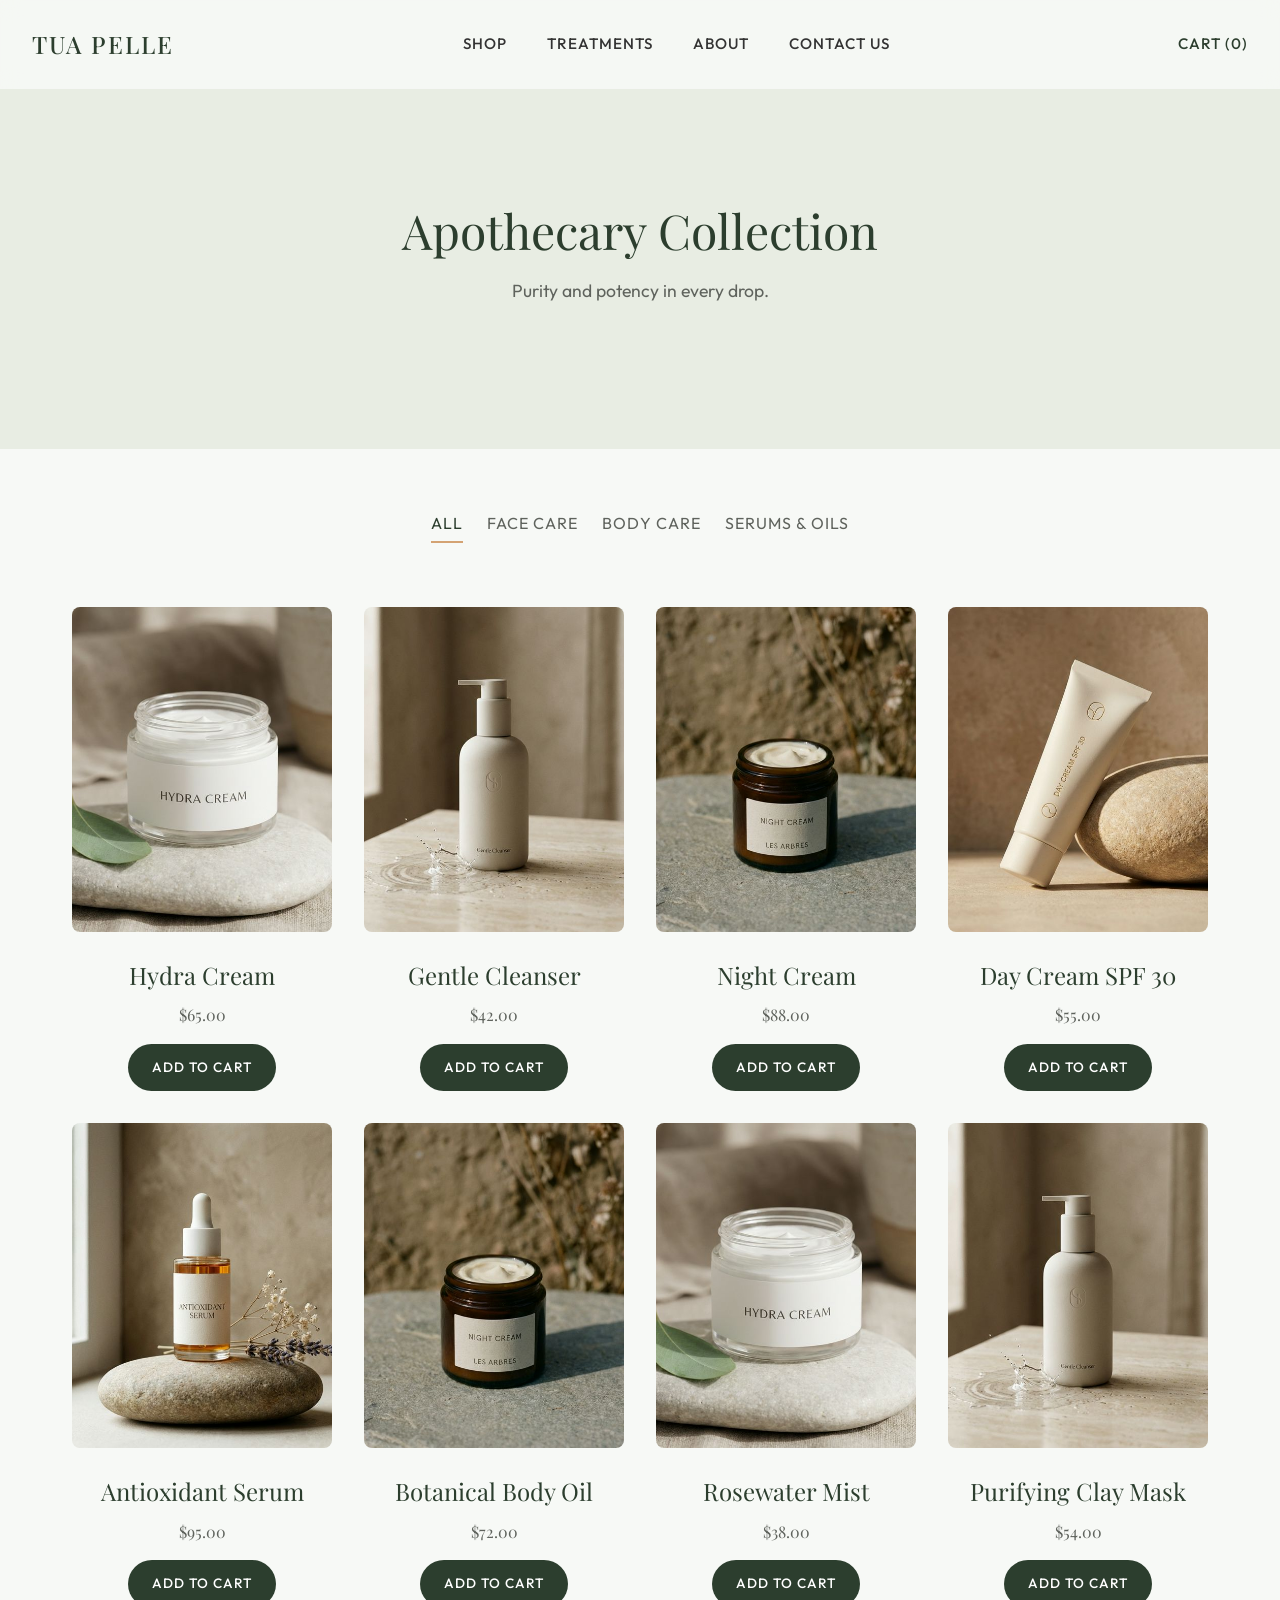
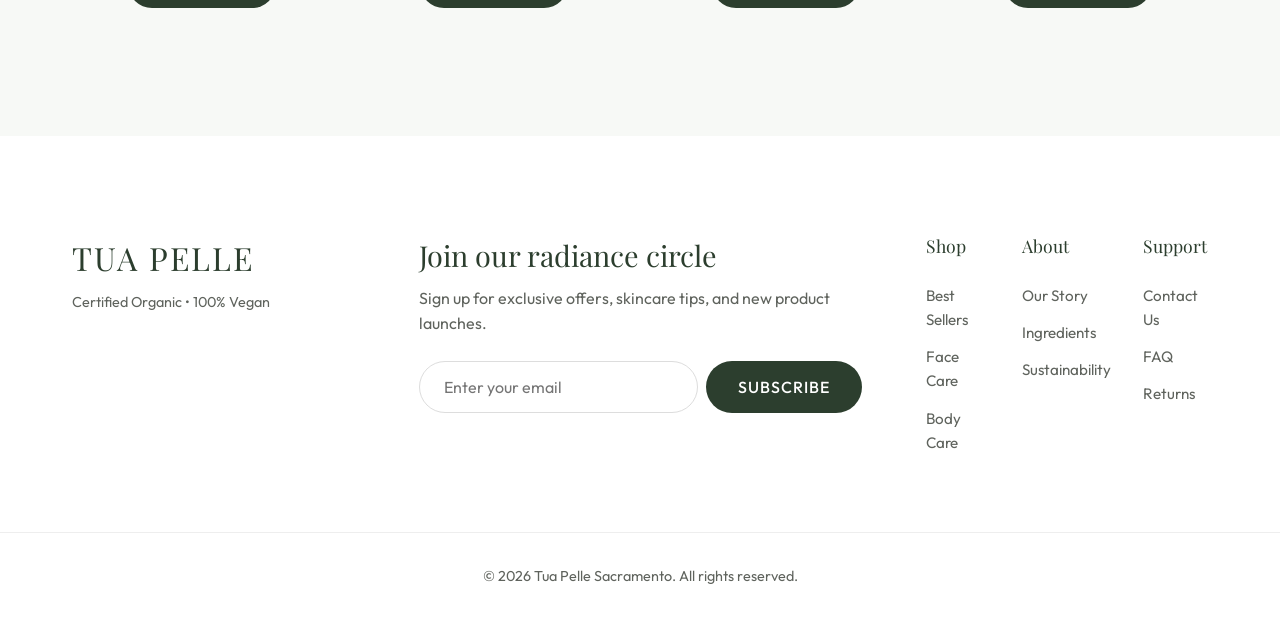
==== tuapelle/shop.html @ a4c30607 "Add files via upload" ====
<!DOCTYPE html>
<html lang="en">

<head>
    <meta charset="UTF-8">
    <meta name="viewport" content="width=device-width, initial-scale=1.0">
    <title>Shop — Tua Pelle Sacramento</title>
    <link rel="preconnect" href="https://fonts.googleapis.com">
    <link rel="preconnect" href="https://fonts.gstatic.com" crossorigin>
    <link
        href="https://fonts.googleapis.com/css2?family=Outfit:wght@300;400;500;600&family=Playfair+Display:ital,wght@0,400;0,500;1,400&display=swap"
        rel="stylesheet">
    <link rel="stylesheet" href="css/styles.css">
    <style>
        .shop-header {
            padding: 12rem 0 6rem;
            background-color: var(--secondary-color);
            text-align: center;
        }

        .shop-filters {
            display: flex;
            justify-content: center;
            gap: 1.5rem;
            margin-bottom: 4rem;
            flex-wrap: wrap;
        }

        .filter-btn {
            background: none;
            border: none;
            font-family: var(--font-body);
            font-size: 1rem;
            color: var(--text-light);
            cursor: pointer;
            text-transform: uppercase;
            letter-spacing: 1px;
            padding-bottom: 0.5rem;
            border-bottom: 2px solid transparent;
            transition: var(--transition);
        }

        .filter-btn:hover,
        .filter-btn.active {
            color: var(--primary-color);
            border-bottom-color: var(--accent-color);
        }

        .shop-grid {
            padding: 4rem 0 8rem;
        }

        .product-price {
            font-family: var(--font-heading);
            color: var(--text-light);
            margin-bottom: 1rem;
            display: block;
        }
    </style>
</head>

<body>
    <header class="header">
        <div class="header-container">
            <a href="index.html" class="logo">TUA PELLE</a>
            <nav class="nav">
                <div class="nav-item">
                    <a href="shop.html" class="nav-link">Shop</a>
                </div>
                <div class="nav-item">
                    <a href="index.html#treatments" class="nav-link">Treatments</a>
                    <div class="dropdown-menu">
                        <a href="facial-treatment.html" class="dropdown-link">Facial Rituals</a>
                        <a href="body-treatment.html" class="dropdown-link">Body Rituals</a>
                    </div>
                </div>
                <div class="nav-item">
                    <a href="about.html" class="nav-link">About</a>
                </div>
                <div class="nav-item">
                    <a href="contact.html" class="nav-link">Contact Us</a>
                </div>
            </nav>
            <div class="header-actions">
                <button class="cart-btn">Cart (0)</button>
            </div>
        </div>
    </header>

    <main>
        <section class="shop-header">
            <div class="container">
                <h1 class="section-title">Apothecary Collection</h1>
                <p class="section-desc">Purity and potency in every drop.</p>
            </div>
        </section>

        <!-- Shop Grid -->
        <section class="shop-grid">
            <div class="container">
                <div class="shop-filters">
                    <button class="filter-btn active">All</button>
                    <button class="filter-btn">Face Care</button>
                    <button class="filter-btn">Body Care</button>
                    <button class="filter-btn">Serums & Oils</button>
                </div>

                <div class="product-grid">
                    <!-- Original Products -->
                    <div class="product-card visible" style="opacity: 1; transform: none;">
                        <div class="product-image" id="prod-hydra"></div>
                        <h3 class="product-name">Hydra Cream</h3>
                        <span class="product-price">$65.00</span>
                        <a href="#" class="btn btn-primary" style="padding: 0.8rem 1.5rem; font-size: 0.85rem;">Add to
                            Cart</a>
                    </div>
                    <div class="product-card visible" style="opacity: 1; transform: none;">
                        <div class="product-image" id="prod-cleanser"></div>
                        <h3 class="product-name">Gentle Cleanser</h3>
                        <span class="product-price">$42.00</span>
                        <a href="#" class="btn btn-primary" style="padding: 0.8rem 1.5rem; font-size: 0.85rem;">Add to
                            Cart</a>
                    </div>
                    <div class="product-card visible" style="opacity: 1; transform: none;">
                        <div class="product-image" id="prod-night"></div>
                        <h3 class="product-name">Night Cream</h3>
                        <span class="product-price">$88.00</span>
                        <a href="#" class="btn btn-primary" style="padding: 0.8rem 1.5rem; font-size: 0.85rem;">Add to
                            Cart</a>
                    </div>
                    <div class="product-card visible" style="opacity: 1; transform: none;">
                        <div class="product-image" id="prod-day"></div>
                        <h3 class="product-name">Day Cream SPF 30</h3>
                        <span class="product-price">$55.00</span>
                        <a href="#" class="btn btn-primary" style="padding: 0.8rem 1.5rem; font-size: 0.85rem;">Add to
                            Cart</a>
                    </div>

                    <!-- New Products (Reusing images since quota failed) -->
                    <div class="product-card visible" style="opacity: 1; transform: none;">
                        <div class="product-image" style="background-image: url('images/product5.png')"></div>
                        <h3 class="product-name">Antioxidant Serum</h3>
                        <span class="product-price">$95.00</span>
                        <a href="#" class="btn btn-primary" style="padding: 0.8rem 1.5rem; font-size: 0.85rem;">Add to
                            Cart</a>
                    </div>
                    <div class="product-card visible" style="opacity: 1; transform: none;">
                        <div class="product-image" style="background-image: url('images/product3.png')"></div>
                        <h3 class="product-name">Botanical Body Oil</h3>
                        <span class="product-price">$72.00</span>
                        <a href="#" class="btn btn-primary" style="padding: 0.8rem 1.5rem; font-size: 0.85rem;">Add to
                            Cart</a>
                    </div>
                    <div class="product-card visible" style="opacity: 1; transform: none;">
                        <div class="product-image" style="background-image: url('images/product1.png')"></div>
                        <h3 class="product-name">Rosewater Mist</h3>
                        <span class="product-price">$38.00</span>
                        <a href="#" class="btn btn-primary" style="padding: 0.8rem 1.5rem; font-size: 0.85rem;">Add to
                            Cart</a>
                    </div>
                    <div class="product-card visible" style="opacity: 1; transform: none;">
                        <div class="product-image" style="background-image: url('images/product2.png')"></div>
                        <h3 class="product-name">Purifying Clay Mask</h3>
                        <span class="product-price">$54.00</span>
                        <a href="#" class="btn btn-primary" style="padding: 0.8rem 1.5rem; font-size: 0.85rem;">Add to
                            Cart</a>
                    </div>
                </div>
            </div>
        </section>

        <!-- Footer / Newsletter -->
        <footer class="footer">
            <div class="container footer-grid">
                <div class="footer-brand">
                    <h2 class="footer-logo">TUA PELLE</h2>
                    <p class="footer-tagline">Certified Organic &bull; 100% Vegan</p>
                </div>
                <div class="footer-newsletter">
                    <h3 class="newsletter-title">Join our radiance circle</h3>
                    <p class="newsletter-desc">Sign up for exclusive offers, skincare tips, and new product launches.
                    </p>
                    <form class="newsletter-form">
                        <input type="email" placeholder="Enter your email" required>
                        <button type="submit" class="btn btn-primary">Subscribe</button>
                    </form>
                </div>
                <div class="footer-links">
                    <div class="link-column">
                        <h4>Shop</h4>
                        <a href="shop.html">Best Sellers</a>
                        <a href="shop.html">Face Care</a>
                        <a href="shop.html">Body Care</a>
                    </div>
                    <div class="link-column">
                        <h4>About</h4>
                        <a href="about.html">Our Story</a>
                        <a href="about.html">Ingredients</a>
                        <a href="about.html">Sustainability</a>
                    </div>
                    <div class="link-column">
                        <h4>Support</h4>
                        <a href="contact.html">Contact Us</a>
                        <a href="contact.html">FAQ</a>
                        <a href="contact.html">Returns</a>
                    </div>
                </div>
            </div>
            <div class="footer-bottom">
                <p>&copy; 2026 Tua Pelle Sacramento. All rights reserved.</p>
            </div>
        </footer>
    </main>

    <script src="js/main.js"></script>
</body>

</html>
---- tuapelle/css/styles.css ----
:root {
    --primary-color: #2c3e2e;
    /* Deep Forest Green */
    --secondary-color: #e8ede3;
    /* Soft Sage / Off-White */
    --accent-color: #d4a373;
    /* Earthy Gold / Ochre */
    --text-color: #333333;
    --text-light: #5f635d;
    --bg-color: #f7f9f6;
    /* Very light subtle green tint */

    --font-heading: 'Playfair Display', serif;
    --font-body: 'Outfit', sans-serif;

    --transition: all 0.4s cubic-bezier(0.25, 0.46, 0.45, 0.94);
    --border-radius: 8px;
    --spacing-unit: 1rem;
}

* {
    margin: 0;
    padding: 0;
    box-sizing: border-box;
}

html {
    scroll-behavior: smooth;
}

body {
    font-family: var(--font-body);
    font-size: 16px;
    line-height: 1.6;
    color: var(--text-color);
    background-color: var(--bg-color);
    overflow-x: hidden;
}

h1,
h2,
h3,
h4,
h5,
h6 {
    font-family: var(--font-heading);
    font-weight: 400;
    color: var(--primary-color);
    margin-bottom: 1rem;
}

a {
    text-decoration: none;
    color: inherit;
    transition: var(--transition);
}

.container {
    max-width: 1200px;
    margin: 0 auto;
    padding: 0 2rem;
}

/* Typography Utilities */
.section-title {
    font-size: clamp(2rem, 4vw, 3rem);
    text-align: center;
    margin-bottom: 0.5rem;
}

.section-desc {
    text-align: center;
    color: var(--text-light);
    font-size: 1.1rem;
    margin-bottom: 3rem;
}

/* Buttons */
.btn {
    display: inline-block;
    padding: 1rem 2rem;
    font-family: var(--font-body);
    font-weight: 500;
    font-size: 1rem;
    text-transform: uppercase;
    letter-spacing: 1px;
    border-radius: 30px;
    cursor: pointer;
    transition: var(--transition);
    border: none;
}

.btn-primary {
    background-color: var(--primary-color);
    color: #fff;
}

.btn-primary:hover {
    background-color: #1a251b;
    transform: translateY(-2px);
    box-shadow: 0 10px 20px rgba(44, 62, 46, 0.2);
}

.btn-secondary {
    background-color: transparent;
    color: var(--primary-color);
    border: 1px solid var(--primary-color);
}

.btn-secondary:hover {
    background-color: var(--primary-color);
    color: #fff;
}

/* Header */
.header {
    position: fixed;
    top: 0;
    left: 0;
    width: 100%;
    z-index: 1000;
    background-color: rgba(247, 249, 246, 0.9);
    backdrop-filter: blur(10px);
    transition: var(--transition);
    padding: 1.5rem 0;
    border-bottom: 1px solid transparent;
}

.header.scrolled {
    padding: 1rem 0;
    border-bottom: 1px solid rgba(44, 62, 46, 0.1);
    box-shadow: 0 2px 10px rgba(0, 0, 0, 0.02);
}

.header-container {
    display: flex;
    justify-content: space-between;
    align-items: center;
    max-width: 1400px;
    margin: 0 auto;
    padding: 0 2rem;
}

.logo {
    font-family: var(--font-heading);
    font-size: 1.5rem;
    font-weight: 500;
    letter-spacing: 2px;
    color: var(--primary-color);
}

.nav {
    display: flex;
    gap: 2.5rem;
    align-items: center;
}

.nav-item {
    position: relative;
}

.nav-link {
    font-size: 0.95rem;
    font-weight: 500;
    text-transform: uppercase;
    letter-spacing: 1px;
    position: relative;
    padding: 0.5rem 0;
    display: inline-block;
}

.nav-link::after {
    content: '';
    position: absolute;
    width: 0;
    height: 1px;
    bottom: 2px;
    left: 0;
    background-color: var(--primary-color);
    transition: var(--transition);
}

.nav-link:hover::after {
    width: 100%;
}

/* Dropdown Menu */
.dropdown-menu {
    position: absolute;
    top: 100%;
    left: -1rem;
    background: #fff;
    min-width: 220px;
    box-shadow: 0 10px 30px rgba(0, 0, 0, 0.05);
    border-radius: var(--border-radius);
    padding: 1rem 0;
    opacity: 0;
    visibility: hidden;
    transform: translateY(10px);
    transition: var(--transition);
    z-index: 100;
}

.nav-item:hover .dropdown-menu {
    opacity: 1;
    visibility: visible;
    transform: translateY(0);
}

.dropdown-link {
    display: block;
    padding: 0.8rem 1.5rem;
    color: var(--text-color);
    font-size: 0.95rem;
    transition: var(--transition);
}

.dropdown-link:hover {
    background-color: var(--bg-color);
    color: var(--primary-color);
    padding-left: 2rem;
}

.cart-btn {
    background: none;
    border: none;
    font-family: var(--font-body);
    font-size: 0.95rem;
    text-transform: uppercase;
    letter-spacing: 1px;
    cursor: pointer;
    font-weight: 500;
    color: var(--primary-color);
    transition: var(--transition);
}

.cart-btn:hover {
    color: var(--accent-color);
}

/* Hero Section */
.hero {
    height: 100vh;
    min-height: 600px;
    position: relative;
    display: flex;
    align-items: center;
    justify-content: center;
    overflow: hidden;
}

/* We will inject the background image dynamically via JS to use the correct artifact path */
.hero::before {
    content: '';
    position: absolute;
    top: 0;
    left: 0;
    width: 100%;
    height: 100%;
    background-image: url('../images/hero.png');
    background-size: cover;
    background-position: center;
    z-index: -1;
}

/* Optional overlay for better text readability if the generated image is too bright */
.hero::after {
    content: '';
    position: absolute;
    top: 0;
    left: 0;
    width: 100%;
    height: 100%;
    background: rgba(247, 249, 246, 0.3);
    z-index: -1;
}

.hero-content {
    text-align: center;
    max-width: 800px;
    padding: 2rem;
    opacity: 0;
    transform: translateY(30px);
    animation: fadeInUp 1s forwards 0.5s;
}

.hero-title {
    font-size: clamp(3rem, 6vw, 5.5rem);
    line-height: 1.1;
    margin-bottom: 1.5rem;
    color: var(--primary-color);
}

.hero-subtitle {
    font-size: clamp(1.1rem, 2vw, 1.25rem);
    margin-bottom: 2.5rem;
    color: var(--text-color);
}

.hero-cta {
    display: flex;
    gap: 1.5rem;
    justify-content: center;
}

@keyframes fadeInUp {
    to {
        opacity: 1;
        transform: translateY(0);
    }
}

/* Products Section */
.products {
    padding: 8rem 0;
    background-color: #fff;
}

.product-grid {
    display: grid;
    grid-template-columns: repeat(auto-fit, minmax(250px, 1fr));
    gap: 2rem;
}

.product-card {
    text-align: center;
    opacity: 0;
    transform: translateY(20px);
    transition: var(--transition);
}

.product-card.visible {
    opacity: 1;
    transform: translateY(0);
}

.product-image {
    width: 100%;
    aspect-ratio: 4/5;
    background-color: var(--secondary-color);
    background-size: cover;
    background-position: center;
    border-radius: var(--border-radius);
    margin-bottom: 1.5rem;
    transition: var(--transition);
    overflow: hidden;
}

#prod-hydra {
    background-image: url('../images/product1.png');
}

#prod-cleanser {
    background-image: url('../images/product2.png');
}

#prod-night {
    background-image: url('../images/product3.png');
}

#prod-day {
    background-image: url('../images/product4.png');
}

.product-card:hover .product-image {
    transform: scale(1.03);
    box-shadow: 0 15px 30px rgba(0, 0, 0, 0.08);
}

.product-name {
    font-size: 1.5rem;
    margin-bottom: 0.5rem;
}

.product-link {
    font-family: var(--font-body);
    font-weight: 500;
    color: var(--accent-color);
    text-transform: uppercase;
    letter-spacing: 1px;
    font-size: 0.9rem;
    position: relative;
    display: inline-block;
}

.product-link::after {
    content: '';
    position: absolute;
    width: 100%;
    height: 1px;
    bottom: -2px;
    left: 0;
    background-color: var(--accent-color);
    transform: scaleX(0);
    transform-origin: right;
    transition: transform 0.3s ease;
}

.product-card:hover .product-link::after {
    transform: scaleX(1);
    transform-origin: left;
}

/* Treatments Section */
.treatments {
    padding: 8rem 0;
    background-color: var(--secondary-color);
}

.treatment-grid {
    display: grid;
    grid-template-columns: 1fr;
    gap: 4rem;
}

@media (min-width: 992px) {
    .treatment-grid {
        grid-template-columns: 1fr 1fr;
    }
}

.treatment-card {
    background-color: #fff;
    border-radius: var(--border-radius);
    overflow: hidden;
    box-shadow: 0 10px 30px rgba(0, 0, 0, 0.03);
    transition: var(--transition);
    opacity: 0;
    transform: translateY(20px);
}

.treatment-card.visible {
    opacity: 1;
    transform: translateY(0);
}

.treatment-card:hover {
    box-shadow: 0 15px 40px rgba(0, 0, 0, 0.08);
    transform: translateY(-5px);
}

.treatment-image {
    width: 100%;
    height: 350px;
    background-size: cover;
    background-position: center;
}

#treat-facial {
    background-image: url('../images/product1.png');
}

#treat-body {
    background-image: url('../images/about.png');
}

.treatment-info {
    padding: 3rem;
    text-align: center;
}

.treatment-name {
    font-size: 2rem;
    margin-bottom: 1rem;
    color: var(--primary-color);
}

.treatment-desc {
    color: var(--text-light);
    margin-bottom: 2rem;
}

.treatment-btn {
    width: 100%;
}

/* Values Section */
.values {
    padding: 8rem 0;
    background-color: var(--primary-color);
    color: #fff;
    text-align: center;
}

.values .section-title {
    color: #fff;
    margin-bottom: 4rem;
}

.values-grid {
    display: grid;
    grid-template-columns: repeat(auto-fit, minmax(220px, 1fr));
    gap: 3rem;
}

.value-item {
    opacity: 0;
    transform: translateY(20px);
}

.value-item.visible {
    opacity: 1;
    transform: translateY(0);
    transition: opacity 0.8s ease, transform 0.8s ease;
}

.value-title {
    color: var(--accent-color);
    font-size: 1.5rem;
    margin-bottom: 1rem;
}

.value-desc {
    color: #e8ede3;
    font-weight: 300;
}

/* Testimonials */
.testimonials {
    padding: 8rem 0;
    background-color: var(--secondary-color);
}

.testimonial-carousel {
    display: flex;
    overflow-x: auto;
    scroll-snap-type: x mandatory;
    gap: 2rem;
    padding-bottom: 2rem;
    scrollbar-width: thin;
    scrollbar-color: var(--primary-color) transparent;
}

.testimonial-carousel::-webkit-scrollbar {
    height: 6px;
}

.testimonial-carousel::-webkit-scrollbar-thumb {
    background-color: var(--primary-color);
    border-radius: 10px;
}

.testimonial-card {
    flex: 0 0 calc(100% - 2rem);
    scroll-snap-align: center;
    background: #fff;
    padding: 3rem;
    border-radius: var(--border-radius);
    box-shadow: 0 10px 30px rgba(0, 0, 0, 0.03);
}

@media (min-width: 768px) {
    .testimonial-card {
        flex: 0 0 calc(50% - 1rem);
    }
}

.quote {
    font-family: var(--font-heading);
    font-size: 1.4rem;
    font-style: italic;
    margin-bottom: 1.5rem;
    color: var(--primary-color);
}

.author {
    font-weight: 500;
    text-transform: uppercase;
    letter-spacing: 1px;
    font-size: 0.9rem;
    color: var(--accent-color);
}

/* Footer */
.footer {
    padding: 6rem 0 2rem;
    background-color: #fff;
}

.footer-grid {
    display: grid;
    grid-template-columns: 1fr;
    gap: 4rem;
    margin-bottom: 4rem;
}

@media (min-width: 992px) {
    .footer-grid {
        grid-template-columns: 1fr 1fr 1fr;
    }
}

.footer-logo {
    font-size: 2rem;
    letter-spacing: 2px;
    margin-bottom: 0.5rem;
}

.footer-tagline {
    color: var(--text-light);
    font-size: 0.9rem;
}

.newsletter-title {
    font-size: 1.8rem;
    margin-bottom: 0.5rem;
}

.newsletter-desc {
    color: var(--text-light);
    margin-bottom: 1.5rem;
}

.newsletter-form {
    display: flex;
    gap: 0.5rem;
}

.newsletter-form input {
    flex: 1;
    padding: 0.8rem 1.5rem;
    border: 1px solid #ddd;
    border-radius: 30px;
    font-family: var(--font-body);
    font-size: 1rem;
    outline: none;
    transition: border-color 0.3s;
}

.newsletter-form input:focus {
    border-color: var(--primary-color);
}

.footer-links {
    display: flex;
    justify-content: space-between;
    gap: 2rem;
}

.link-column h4 {
    font-size: 1.1rem;
    margin-bottom: 1.5rem;
}

.link-column a {
    display: block;
    color: var(--text-light);
    margin-bottom: 0.8rem;
    font-size: 0.95rem;
}

.link-column a:hover {
    color: var(--accent-color);
}

.footer-bottom {
    text-align: center;
    padding-top: 2rem;
    border-top: 1px solid #eee;
    color: var(--text-light);
    font-size: 0.9rem;
}

/* Responsive Adjustments */
@media (max-width: 768px) {
    .header-container {
        flex-direction: column;
        gap: 1rem;
    }

    .nav {
        gap: 1.5rem;
    }

    .hero-cta {
        flex-direction: column;
    }

    .footer-links {
        flex-direction: column;
    }
}
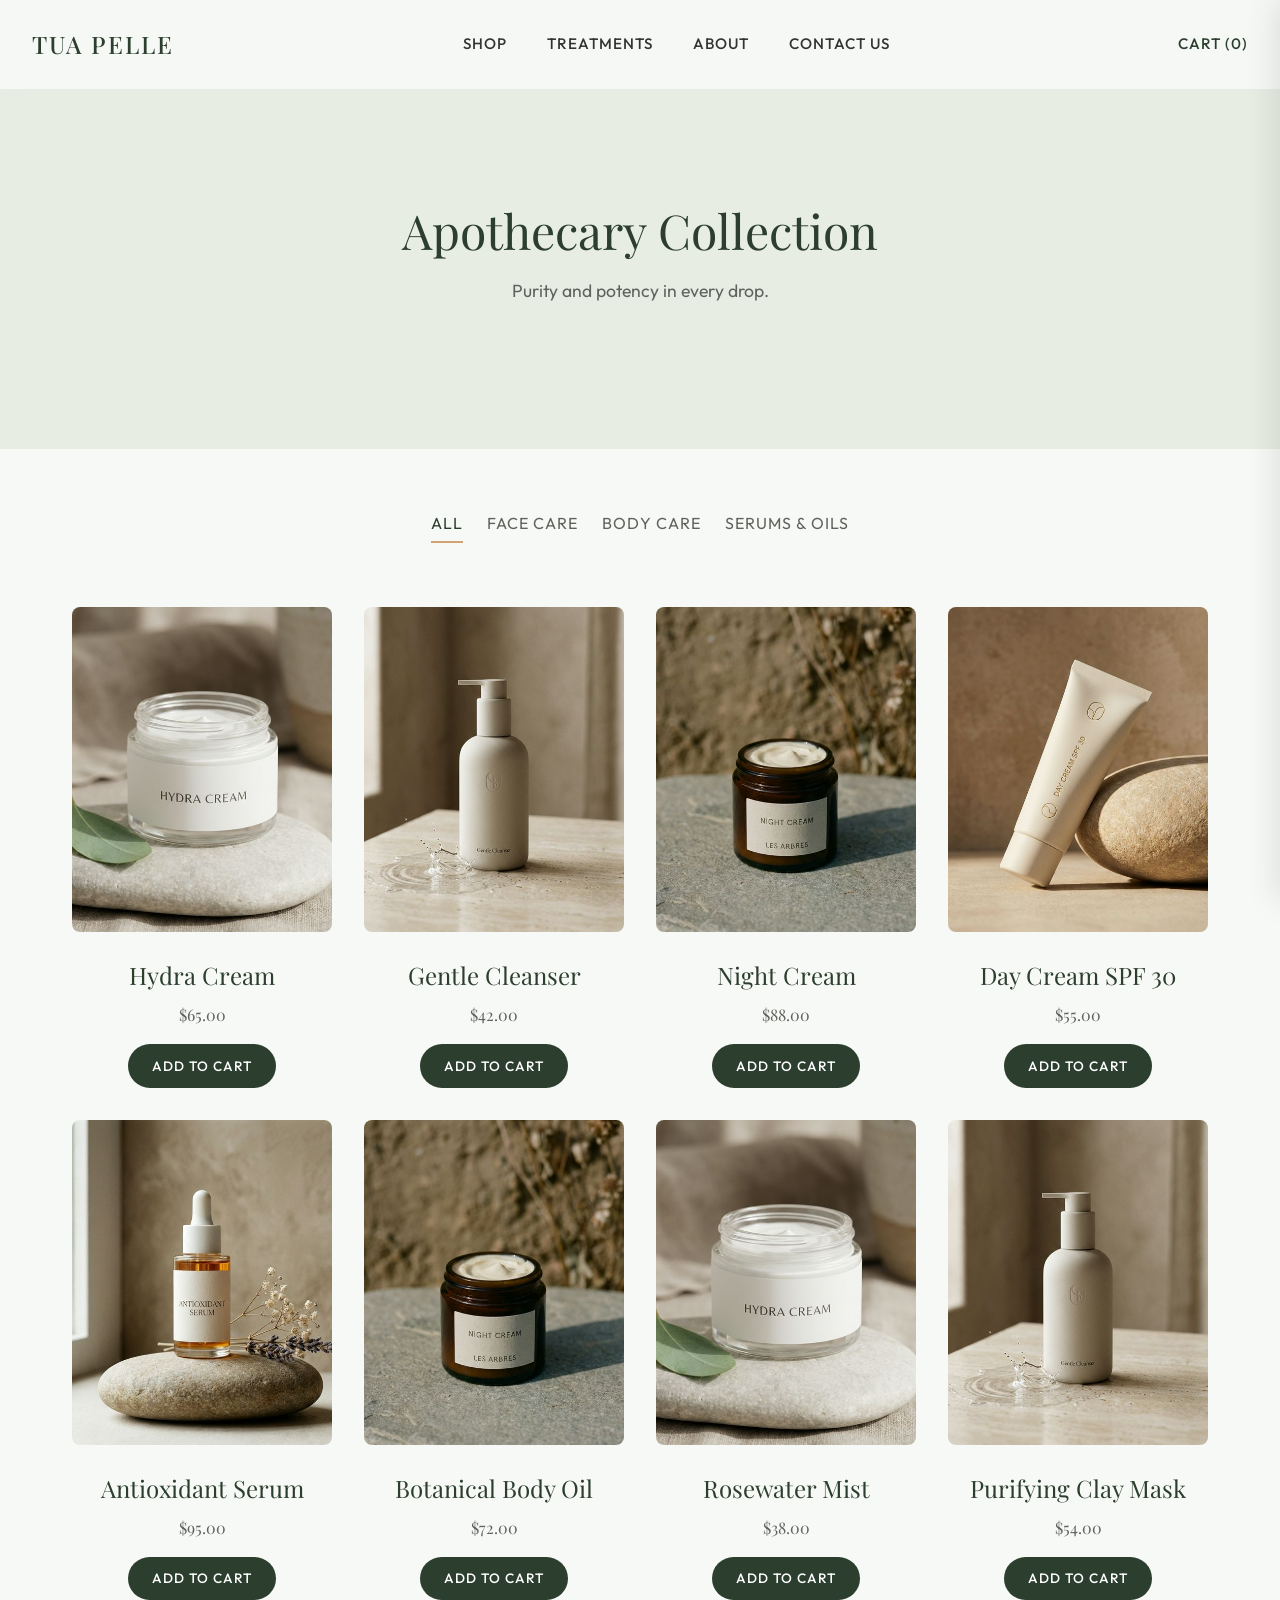
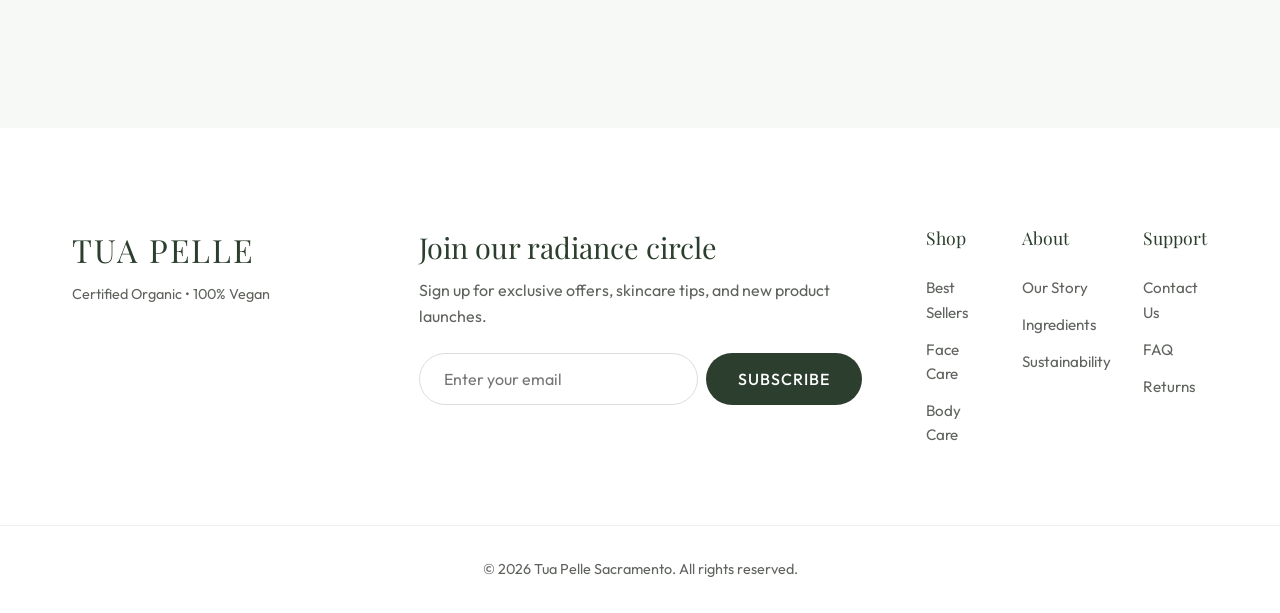
==== commit 00e8bdc8: "Add files via upload" ====
--- a/tuapelle/shop.html
+++ b/tuapelle/shop.html
@@ -99,71 +99,87 @@
         <section class="shop-grid">
             <div class="container">
                 <div class="shop-filters">
-                    <button class="filter-btn active">All</button>
-                    <button class="filter-btn">Face Care</button>
-                    <button class="filter-btn">Body Care</button>
-                    <button class="filter-btn">Serums & Oils</button>
+                    <button class="filter-btn active" data-filter="all">All</button>
+                    <button class="filter-btn" data-filter="face">Face Care</button>
+                    <button class="filter-btn" data-filter="body">Body Care</button>
+                    <button class="filter-btn" data-filter="serums">Serums & Oils</button>
                 </div>
 
                 <div class="product-grid">
                     <!-- Original Products -->
-                    <div class="product-card visible" style="opacity: 1; transform: none;">
+                    <div class="product-card visible" data-category="face" style="opacity: 1; transform: none;">
                         <div class="product-image" id="prod-hydra"></div>
                         <h3 class="product-name">Hydra Cream</h3>
                         <span class="product-price">$65.00</span>
-                        <a href="#" class="btn btn-primary" style="padding: 0.8rem 1.5rem; font-size: 0.85rem;">Add to
-                            Cart</a>
-                    </div>
-                    <div class="product-card visible" style="opacity: 1; transform: none;">
+                        <button class="btn btn-primary add-to-cart-btn"
+                            style="padding: 0.8rem 1.5rem; font-size: 0.85rem;" data-id="prod_hydra"
+                            data-name="Hydra Cream" data-price="65.00" data-image="images/product1.png">Add to
+                            Cart</button>
+                    </div>
+                    <div class="product-card visible" data-category="face" style="opacity: 1; transform: none;">
                         <div class="product-image" id="prod-cleanser"></div>
                         <h3 class="product-name">Gentle Cleanser</h3>
                         <span class="product-price">$42.00</span>
-                        <a href="#" class="btn btn-primary" style="padding: 0.8rem 1.5rem; font-size: 0.85rem;">Add to
-                            Cart</a>
-                    </div>
-                    <div class="product-card visible" style="opacity: 1; transform: none;">
+                        <button class="btn btn-primary add-to-cart-btn"
+                            style="padding: 0.8rem 1.5rem; font-size: 0.85rem;" data-id="prod_cleanser"
+                            data-name="Gentle Cleanser" data-price="42.00" data-image="images/product2.png">Add to
+                            Cart</button>
+                    </div>
+                    <div class="product-card visible" data-category="face" style="opacity: 1; transform: none;">
                         <div class="product-image" id="prod-night"></div>
                         <h3 class="product-name">Night Cream</h3>
                         <span class="product-price">$88.00</span>
-                        <a href="#" class="btn btn-primary" style="padding: 0.8rem 1.5rem; font-size: 0.85rem;">Add to
-                            Cart</a>
-                    </div>
-                    <div class="product-card visible" style="opacity: 1; transform: none;">
+                        <button class="btn btn-primary add-to-cart-btn"
+                            style="padding: 0.8rem 1.5rem; font-size: 0.85rem;" data-id="prod_night"
+                            data-name="Night Cream" data-price="88.00" data-image="images/product3.png">Add to
+                            Cart</button>
+                    </div>
+                    <div class="product-card visible" data-category="face" style="opacity: 1; transform: none;">
                         <div class="product-image" id="prod-day"></div>
                         <h3 class="product-name">Day Cream SPF 30</h3>
                         <span class="product-price">$55.00</span>
-                        <a href="#" class="btn btn-primary" style="padding: 0.8rem 1.5rem; font-size: 0.85rem;">Add to
-                            Cart</a>
+                        <button class="btn btn-primary add-to-cart-btn"
+                            style="padding: 0.8rem 1.5rem; font-size: 0.85rem;" data-id="prod_day"
+                            data-name="Day Cream SPF 30" data-price="55.00" data-image="images/product4.png">Add to
+                            Cart</button>
                     </div>
 
                     <!-- New Products (Reusing images since quota failed) -->
-                    <div class="product-card visible" style="opacity: 1; transform: none;">
+                    <div class="product-card visible" data-category="serums" style="opacity: 1; transform: none;">
                         <div class="product-image" style="background-image: url('images/product5.png')"></div>
                         <h3 class="product-name">Antioxidant Serum</h3>
                         <span class="product-price">$95.00</span>
-                        <a href="#" class="btn btn-primary" style="padding: 0.8rem 1.5rem; font-size: 0.85rem;">Add to
-                            Cart</a>
-                    </div>
-                    <div class="product-card visible" style="opacity: 1; transform: none;">
+                        <button class="btn btn-primary add-to-cart-btn"
+                            style="padding: 0.8rem 1.5rem; font-size: 0.85rem;" data-id="prod_serum"
+                            data-name="Antioxidant Serum" data-price="95.00" data-image="images/product5.png">Add to
+                            Cart</button>
+                    </div>
+                    <div class="product-card visible" data-category="body" style="opacity: 1; transform: none;">
                         <div class="product-image" style="background-image: url('images/product3.png')"></div>
                         <h3 class="product-name">Botanical Body Oil</h3>
                         <span class="product-price">$72.00</span>
-                        <a href="#" class="btn btn-primary" style="padding: 0.8rem 1.5rem; font-size: 0.85rem;">Add to
-                            Cart</a>
-                    </div>
-                    <div class="product-card visible" style="opacity: 1; transform: none;">
+                        <button class="btn btn-primary add-to-cart-btn"
+                            style="padding: 0.8rem 1.5rem; font-size: 0.85rem;" data-id="prod_bodyoil"
+                            data-name="Botanical Body Oil" data-price="72.00" data-image="images/product3.png">Add to
+                            Cart</button>
+                    </div>
+                    <div class="product-card visible" data-category="serums" style="opacity: 1; transform: none;">
                         <div class="product-image" style="background-image: url('images/product1.png')"></div>
                         <h3 class="product-name">Rosewater Mist</h3>
                         <span class="product-price">$38.00</span>
-                        <a href="#" class="btn btn-primary" style="padding: 0.8rem 1.5rem; font-size: 0.85rem;">Add to
-                            Cart</a>
-                    </div>
-                    <div class="product-card visible" style="opacity: 1; transform: none;">
+                        <button class="btn btn-primary add-to-cart-btn"
+                            style="padding: 0.8rem 1.5rem; font-size: 0.85rem;" data-id="prod_mist"
+                            data-name="Rosewater Mist" data-price="38.00" data-image="images/product1.png">Add to
+                            Cart</button>
+                    </div>
+                    <div class="product-card visible" data-category="face" style="opacity: 1; transform: none;">
                         <div class="product-image" style="background-image: url('images/product2.png')"></div>
                         <h3 class="product-name">Purifying Clay Mask</h3>
                         <span class="product-price">$54.00</span>
-                        <a href="#" class="btn btn-primary" style="padding: 0.8rem 1.5rem; font-size: 0.85rem;">Add to
-                            Cart</a>
+                        <button class="btn btn-primary add-to-cart-btn"
+                            style="padding: 0.8rem 1.5rem; font-size: 0.85rem;" data-id="prod_claymask"
+                            data-name="Purifying Clay Mask" data-price="54.00" data-image="images/product2.png">Add to
+                            Cart</button>
                     </div>
                 </div>
             </div>
--- a/tuapelle/css/styles.css
+++ b/tuapelle/css/styles.css
@@ -679,4 +679,189 @@
     .footer-links {
         flex-direction: column;
     }
+}
+
+/* --- SHOPPING CART --- */
+.cart-overlay {
+    position: fixed;
+    top: 0;
+    left: 0;
+    width: 100%;
+    height: 100vh;
+    background-color: rgba(0, 0, 0, 0.4);
+    z-index: 1050;
+    opacity: 0;
+    visibility: hidden;
+    transition: var(--transition);
+}
+
+.cart-overlay.active {
+    opacity: 1;
+    visibility: visible;
+}
+
+.cart-sidebar {
+    position: fixed;
+    top: 0;
+    right: -450px;
+    width: 100%;
+    max-width: 450px;
+    height: 100vh;
+    background-color: #fff;
+    z-index: 1060;
+    display: flex;
+    flex-direction: column;
+    box-shadow: -5px 0 30px rgba(0, 0, 0, 0.1);
+    transition: right 0.4s cubic-bezier(0.25, 0.46, 0.45, 0.94);
+}
+
+.cart-sidebar.open {
+    right: 0;
+}
+
+.cart-header {
+    display: flex;
+    justify-content: space-between;
+    align-items: center;
+    padding: 2rem 2.5rem;
+    border-bottom: 1px solid #eee;
+}
+
+.cart-header h2 {
+    margin-bottom: 0;
+    font-size: 1.8rem;
+    font-family: var(--font-heading);
+}
+
+.close-cart {
+    background: none;
+    border: none;
+    font-size: 2.5rem;
+    line-height: 1;
+    cursor: pointer;
+    color: var(--text-light);
+    transition: var(--transition);
+}
+
+.close-cart:hover {
+    color: var(--primary-color);
+}
+
+.cart-items {
+    flex: 1;
+    overflow-y: auto;
+    padding: 2.5rem;
+    display: flex;
+    flex-direction: column;
+    gap: 2rem;
+}
+
+.cart-empty-msg {
+    text-align: center;
+    color: var(--text-light);
+    font-size: 1.1rem;
+    margin-top: 2rem;
+}
+
+.cart-item {
+    display: flex;
+    gap: 1.5rem;
+    padding-bottom: 1.5rem;
+    border-bottom: 1px solid #f5f5f5;
+}
+
+.cart-item-img {
+    width: 90px;
+    height: 110px;
+    background-color: var(--secondary-color);
+    background-size: cover;
+    background-position: center;
+    border-radius: var(--border-radius);
+}
+
+.cart-item-details {
+    flex: 1;
+    display: flex;
+    flex-direction: column;
+}
+
+.cart-item-title {
+    font-size: 1.1rem;
+    margin-bottom: 0.3rem;
+    color: var(--text-color);
+    font-family: var(--font-body);
+    font-weight: 500;
+}
+
+.cart-item-price {
+    font-family: var(--font-heading);
+    color: var(--primary-color);
+    font-size: 1.1rem;
+    margin-bottom: auto;
+}
+
+.cart-item-controls {
+    display: flex;
+    align-items: center;
+    gap: 1.2rem;
+    margin-top: 1rem;
+}
+
+.qty-btn {
+    background: none;
+    border: 1px solid #ddd;
+    width: 28px;
+    height: 28px;
+    display: flex;
+    align-items: center;
+    justify-content: center;
+    cursor: pointer;
+    border-radius: 50%;
+    color: var(--text-light);
+    transition: var(--transition);
+    font-size: 1rem;
+}
+
+.qty-btn:hover {
+    border-color: var(--primary-color);
+    color: var(--primary-color);
+}
+
+.remove-item {
+    background: none;
+    border: none;
+    color: #e63946;
+    font-size: 0.8rem;
+    font-weight: 500;
+    text-transform: uppercase;
+    letter-spacing: 1px;
+    cursor: pointer;
+    margin-left: auto;
+    transition: var(--transition);
+}
+
+.remove-item:hover {
+    color: #b71c1c;
+}
+
+.cart-footer {
+    padding: 2.5rem;
+    border-top: 1px solid #eee;
+    background-color: var(--bg-color);
+}
+
+.cart-subtotal {
+    display: flex;
+    justify-content: space-between;
+    font-size: 1.3rem;
+    margin-bottom: 2rem;
+    font-family: var(--font-heading);
+    color: var(--primary-color);
+}
+
+.cart-checkout-btn {
+    width: 100%;
+    text-align: center;
+    padding: 1.2rem;
+    font-size: 1.1rem;
 }
